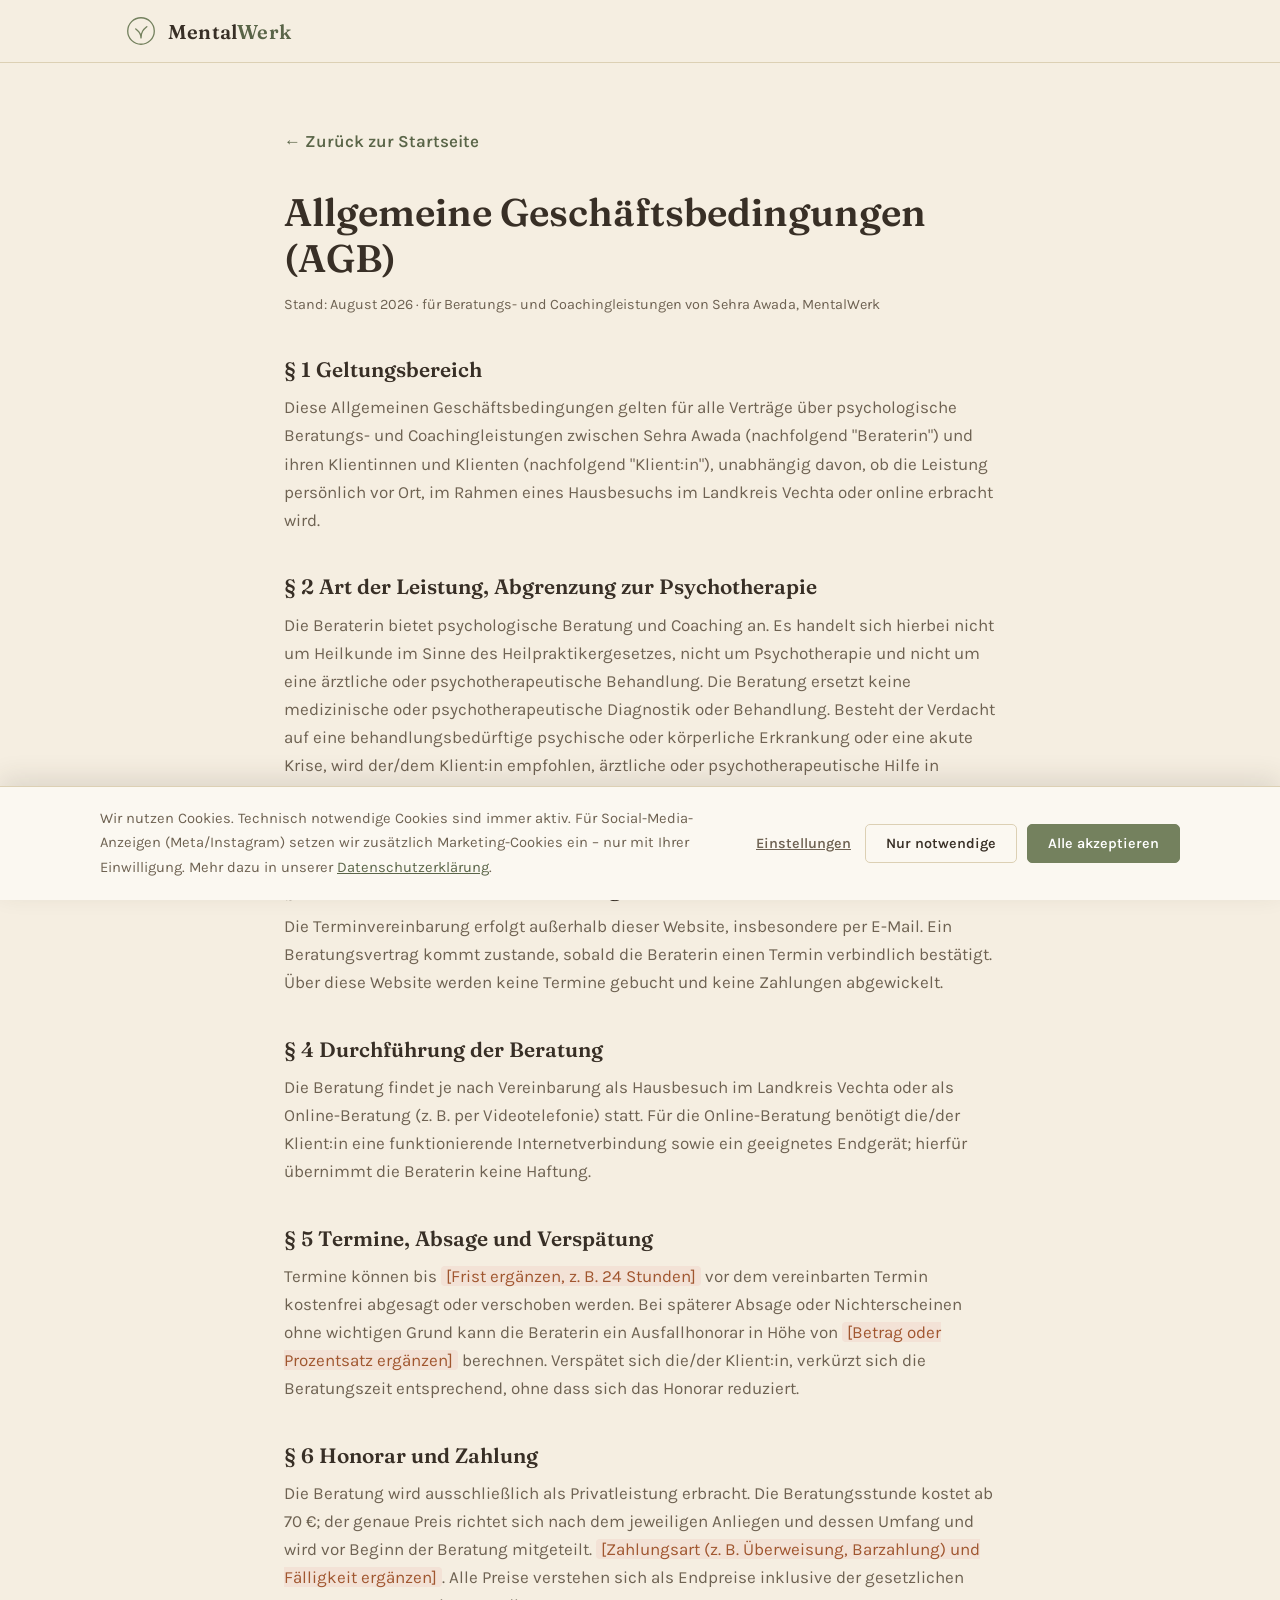
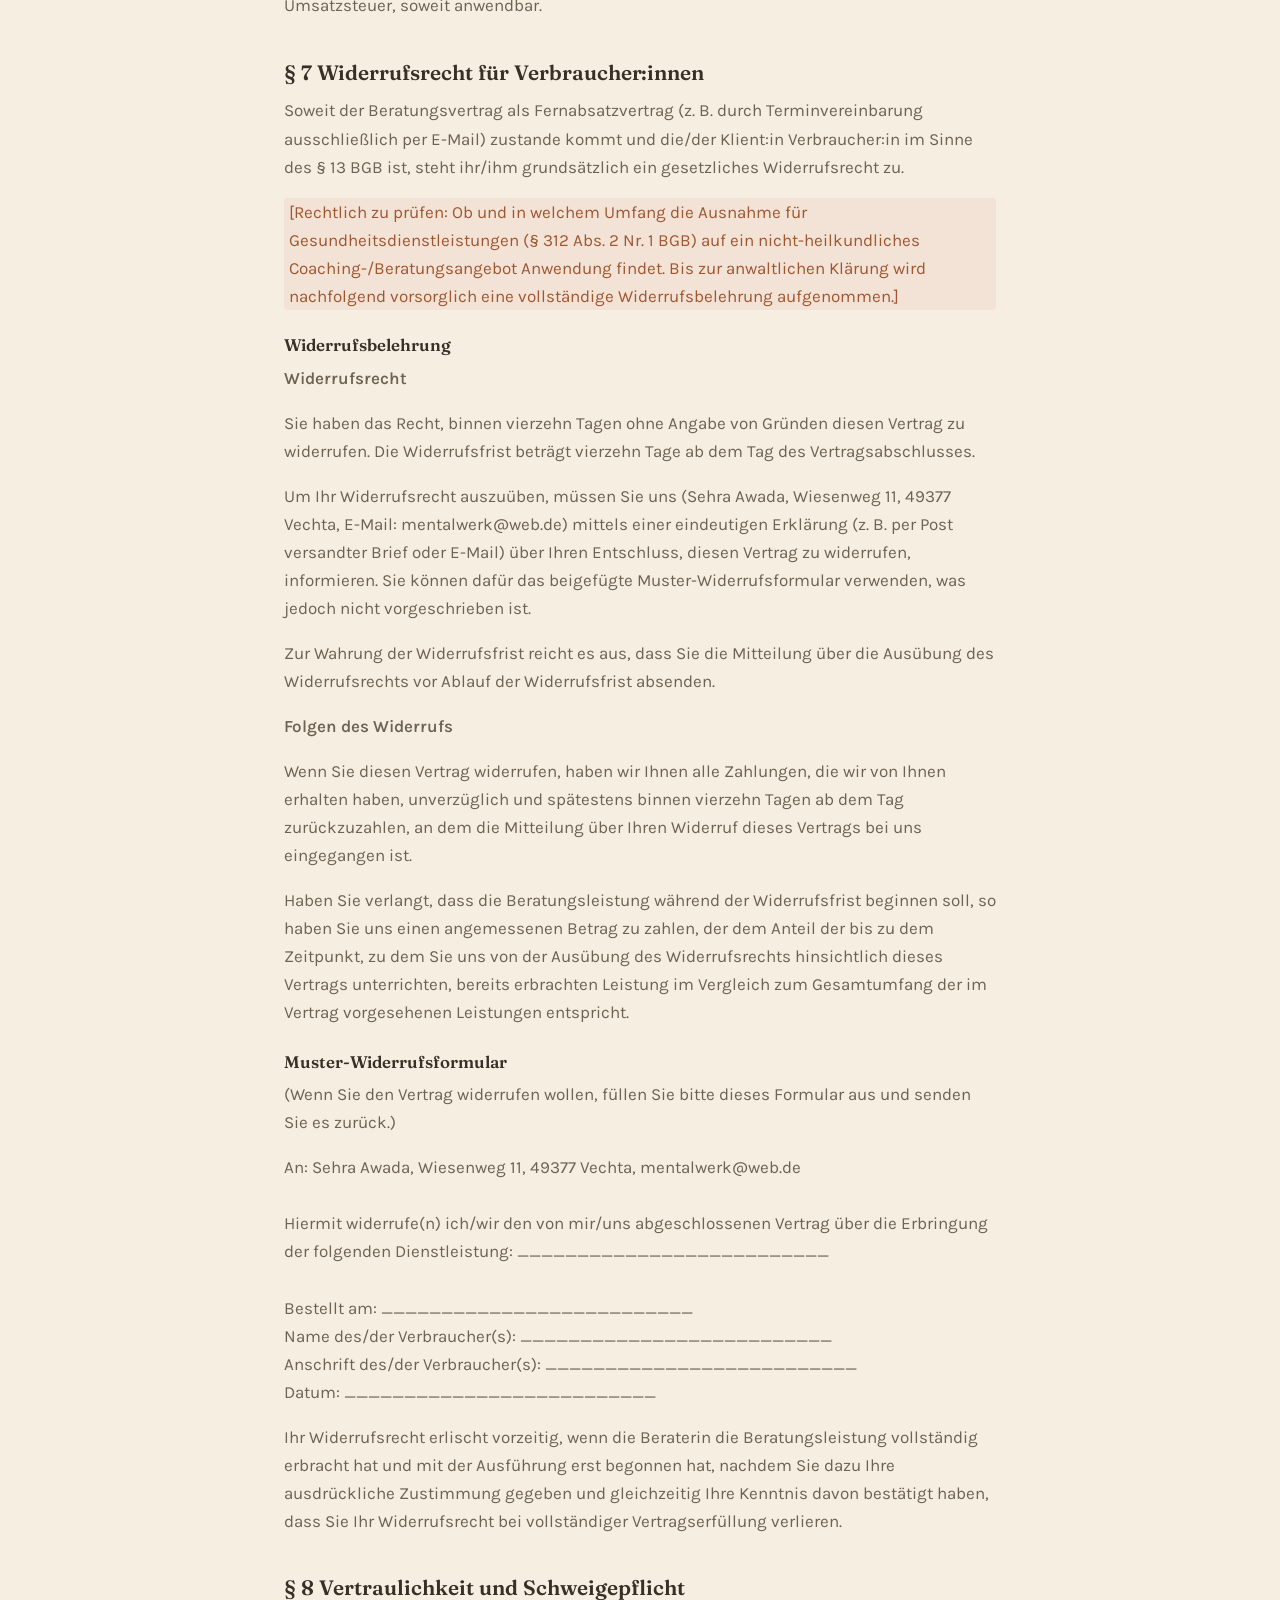
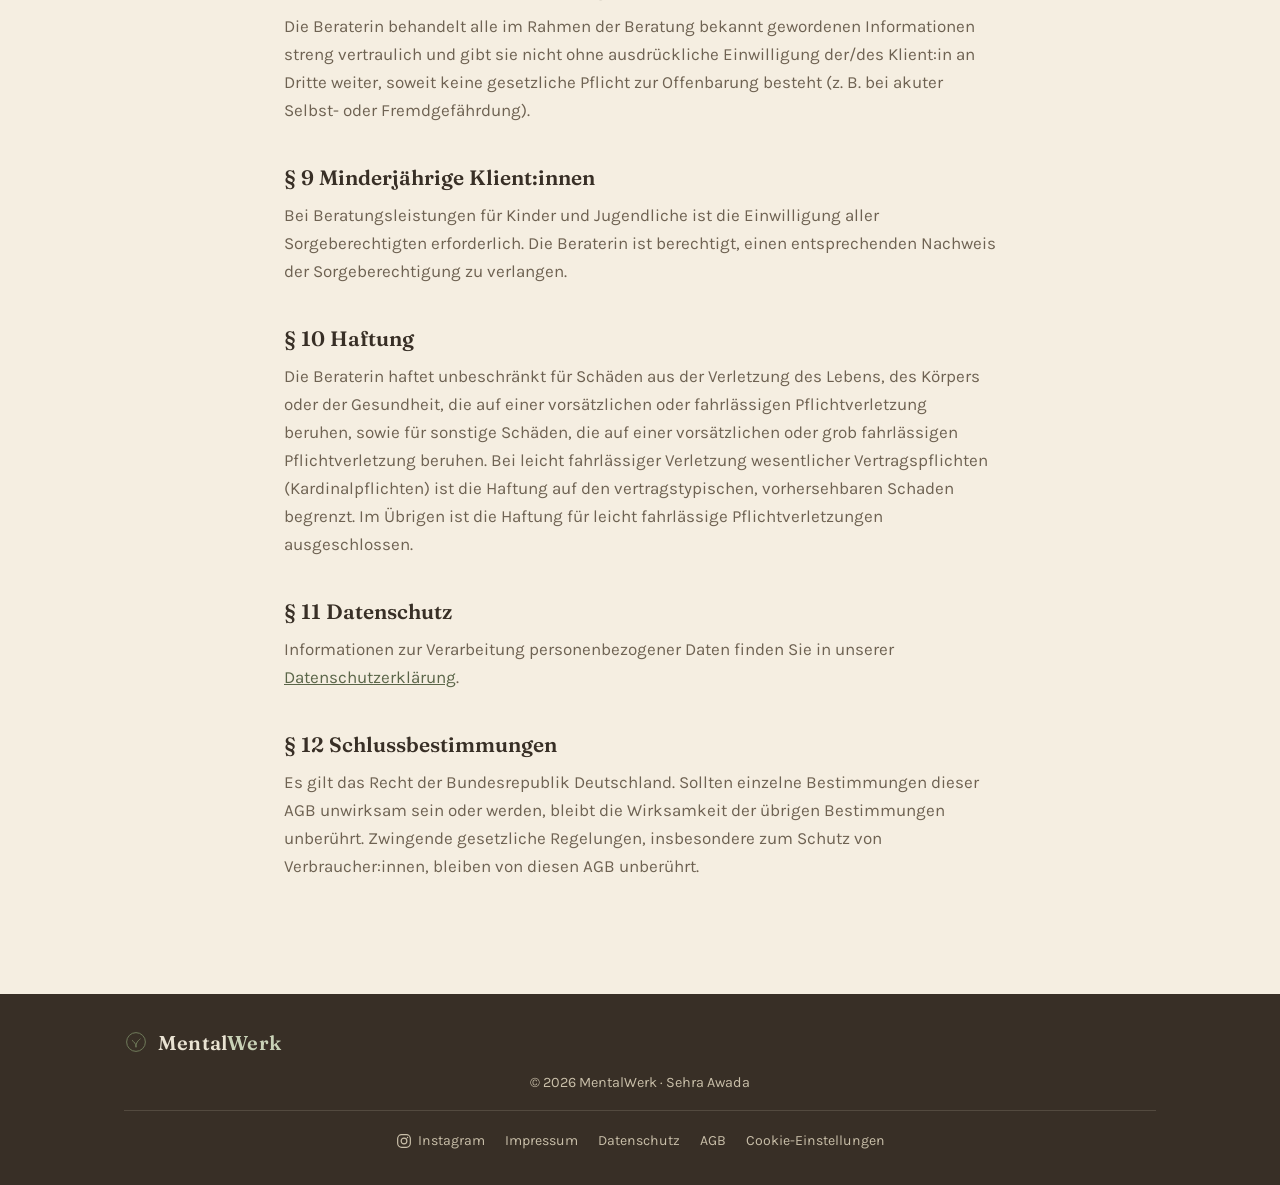
==== agb.html @ 2e19fca6 "Initial commit: MentalWerk website Complete site for Sehra Awada's psychological counseling practice" ====
<!DOCTYPE html>
<html lang="de">
<head>
<meta charset="UTF-8">
<meta name="viewport" content="width=device-width, initial-scale=1.0">
<meta name="color-scheme" content="light">
<title>AGB | MentalWerk</title>
<meta name="robots" content="noindex">
<link rel="stylesheet" href="assets/fonts/fonts.css">
<link rel="stylesheet" href="css/style.css">
</head>
<body>

<header class="site-header">
  <div class="wrap header-inner">
    <a class="logo" href="index.html" aria-label="MentalWerk – Startseite">
      <svg class="logo-mark" viewBox="0 0 64 64" width="34" height="34" aria-hidden="true">
        <circle cx="32" cy="32" r="25" fill="none" stroke="currentColor" stroke-width="2.5"/>
        <path d="M32 45 C32 35 27 33 22 28 M32 45 C32 33 37 29 43 24" fill="none" stroke="currentColor" stroke-width="2.5" stroke-linecap="round" stroke-linejoin="round"/>
      </svg>
      <span class="logo-word">Mental<span class="logo-word-accent">Werk</span></span>
    </a>
  </div>
</header>

<main class="legal-page">
  <a class="back-home" href="index.html">&larr; Zurück zur Startseite</a>

  <h1>Allgemeine Geschäftsbedingungen (AGB)</h1>
  <p class="legal-updated">Stand: August 2026 &middot; für Beratungs- und Coachingleistungen von Sehra Awada, MentalWerk</p>

  <h2>§ 1 Geltungsbereich</h2>
  <p>
    Diese Allgemeinen Geschäftsbedingungen gelten für alle Verträge über psychologische Beratungs- und Coachingleistungen zwischen Sehra Awada (nachfolgend "Beraterin") und ihren Klientinnen und Klienten (nachfolgend "Klient:in"), unabhängig davon, ob die Leistung persönlich vor Ort, im Rahmen eines Hausbesuchs im Landkreis Vechta oder online erbracht wird.
  </p>

  <h2>§ 2 Art der Leistung, Abgrenzung zur Psychotherapie</h2>
  <p>
    Die Beraterin bietet psychologische Beratung und Coaching an. Es handelt sich hierbei nicht um Heilkunde im Sinne des Heilpraktikergesetzes, nicht um Psychotherapie und nicht um eine ärztliche oder psychotherapeutische Behandlung. Die Beratung ersetzt keine medizinische oder psychotherapeutische Diagnostik oder Behandlung. Besteht der Verdacht auf eine behandlungsbedürftige psychische oder körperliche Erkrankung oder eine akute Krise, wird der/dem Klient:in empfohlen, ärztliche oder psychotherapeutische Hilfe in Anspruch zu nehmen; in akuten Krisen ist der Notruf (112) bzw. der ärztliche Bereitschaftsdienst (116 117) zu kontaktieren.
  </p>

  <h2>§ 3 Zustandekommen des Vertrags</h2>
  <p>
    Die Terminvereinbarung erfolgt außerhalb dieser Website, insbesondere per E-Mail. Ein Beratungsvertrag kommt zustande, sobald die Beraterin einen Termin verbindlich bestätigt. Über diese Website werden keine Termine gebucht und keine Zahlungen abgewickelt.
  </p>

  <h2>§ 4 Durchführung der Beratung</h2>
  <p>
    Die Beratung findet je nach Vereinbarung als Hausbesuch im Landkreis Vechta oder als Online-Beratung (z. B. per Videotelefonie) statt. Für die Online-Beratung benötigt die/der Klient:in eine funktionierende Internetverbindung sowie ein geeignetes Endgerät; hierfür übernimmt die Beraterin keine Haftung.
  </p>

  <h2>§ 5 Termine, Absage und Verspätung</h2>
  <p>
    Termine können bis <span class="placeholder">[Frist ergänzen, z. B. 24 Stunden]</span> vor dem vereinbarten Termin kostenfrei abgesagt oder verschoben werden. Bei späterer Absage oder Nichterscheinen ohne wichtigen Grund kann die Beraterin ein Ausfallhonorar in Höhe von <span class="placeholder">[Betrag oder Prozentsatz ergänzen]</span> berechnen. Verspätet sich die/der Klient:in, verkürzt sich die Beratungszeit entsprechend, ohne dass sich das Honorar reduziert.
  </p>

  <h2>§ 6 Honorar und Zahlung</h2>
  <p>
    Die Beratung wird ausschließlich als Privatleistung erbracht. Die Beratungsstunde kostet ab 70 €; der genaue Preis richtet sich nach dem jeweiligen Anliegen und dessen Umfang und wird vor Beginn der Beratung mitgeteilt. <span class="placeholder">[Zahlungsart (z. B. Überweisung, Barzahlung) und Fälligkeit ergänzen]</span>. Alle Preise verstehen sich als Endpreise inklusive der gesetzlichen Umsatzsteuer, soweit anwendbar.
  </p>

  <h2>§ 7 Widerrufsrecht für Verbraucher:innen</h2>
  <p>
    Soweit der Beratungsvertrag als Fernabsatzvertrag (z. B. durch Terminvereinbarung ausschließlich per E-Mail) zustande kommt und die/der Klient:in Verbraucher:in im Sinne des § 13 BGB ist, steht ihr/ihm grundsätzlich ein gesetzliches Widerrufsrecht zu.
  </p>
  <p class="placeholder">
    [Rechtlich zu prüfen: Ob und in welchem Umfang die Ausnahme für Gesundheitsdienstleistungen (§ 312 Abs. 2 Nr. 1 BGB) auf ein nicht-heilkundliches Coaching-/Beratungsangebot Anwendung findet. Bis zur anwaltlichen Klärung wird nachfolgend vorsorglich eine vollständige Widerrufsbelehrung aufgenommen.]
  </p>

  <h3>Widerrufsbelehrung</h3>
  <p><strong>Widerrufsrecht</strong></p>
  <p>
    Sie haben das Recht, binnen vierzehn Tagen ohne Angabe von Gründen diesen Vertrag zu widerrufen. Die Widerrufsfrist beträgt vierzehn Tage ab dem Tag des Vertragsabschlusses.
  </p>
  <p>
    Um Ihr Widerrufsrecht auszuüben, müssen Sie uns (Sehra Awada, Wiesenweg 11, 49377 Vechta, E-Mail: mentalwerk@web.de) mittels einer eindeutigen Erklärung (z. B. per Post versandter Brief oder E-Mail) über Ihren Entschluss, diesen Vertrag zu widerrufen, informieren. Sie können dafür das beigefügte Muster-Widerrufsformular verwenden, was jedoch nicht vorgeschrieben ist.
  </p>
  <p>
    Zur Wahrung der Widerrufsfrist reicht es aus, dass Sie die Mitteilung über die Ausübung des Widerrufsrechts vor Ablauf der Widerrufsfrist absenden.
  </p>
  <p><strong>Folgen des Widerrufs</strong></p>
  <p>
    Wenn Sie diesen Vertrag widerrufen, haben wir Ihnen alle Zahlungen, die wir von Ihnen erhalten haben, unverzüglich und spätestens binnen vierzehn Tagen ab dem Tag zurückzuzahlen, an dem die Mitteilung über Ihren Widerruf dieses Vertrags bei uns eingegangen ist.
  </p>
  <p>
    Haben Sie verlangt, dass die Beratungsleistung während der Widerrufsfrist beginnen soll, so haben Sie uns einen angemessenen Betrag zu zahlen, der dem Anteil der bis zu dem Zeitpunkt, zu dem Sie uns von der Ausübung des Widerrufsrechts hinsichtlich dieses Vertrags unterrichten, bereits erbrachten Leistung im Vergleich zum Gesamtumfang der im Vertrag vorgesehenen Leistungen entspricht.
  </p>

  <h3>Muster-Widerrufsformular</h3>
  <p>(Wenn Sie den Vertrag widerrufen wollen, füllen Sie bitte dieses Formular aus und senden Sie es zurück.)</p>
  <p>
    An: Sehra Awada, Wiesenweg 11, 49377 Vechta, mentalwerk@web.de<br><br>
    Hiermit widerrufe(n) ich/wir den von mir/uns abgeschlossenen Vertrag über die Erbringung der folgenden Dienstleistung: __________________________<br><br>
    Bestellt am: __________________________<br>
    Name des/der Verbraucher(s): __________________________<br>
    Anschrift des/der Verbraucher(s): __________________________<br>
    Datum: __________________________
  </p>
  <p>
    Ihr Widerrufsrecht erlischt vorzeitig, wenn die Beraterin die Beratungsleistung vollständig erbracht hat und mit der Ausführung erst begonnen hat, nachdem Sie dazu Ihre ausdrückliche Zustimmung gegeben und gleichzeitig Ihre Kenntnis davon bestätigt haben, dass Sie Ihr Widerrufsrecht bei vollständiger Vertragserfüllung verlieren.
  </p>

  <h2>§ 8 Vertraulichkeit und Schweigepflicht</h2>
  <p>
    Die Beraterin behandelt alle im Rahmen der Beratung bekannt gewordenen Informationen streng vertraulich und gibt sie nicht ohne ausdrückliche Einwilligung der/des Klient:in an Dritte weiter, soweit keine gesetzliche Pflicht zur Offenbarung besteht (z. B. bei akuter Selbst- oder Fremdgefährdung).
  </p>

  <h2>§ 9 Minderjährige Klient:innen</h2>
  <p>
    Bei Beratungsleistungen für Kinder und Jugendliche ist die Einwilligung aller Sorgeberechtigten erforderlich. Die Beraterin ist berechtigt, einen entsprechenden Nachweis der Sorgeberechtigung zu verlangen.
  </p>

  <h2>§ 10 Haftung</h2>
  <p>
    Die Beraterin haftet unbeschränkt für Schäden aus der Verletzung des Lebens, des Körpers oder der Gesundheit, die auf einer vorsätzlichen oder fahrlässigen Pflichtverletzung beruhen, sowie für sonstige Schäden, die auf einer vorsätzlichen oder grob fahrlässigen Pflichtverletzung beruhen. Bei leicht fahrlässiger Verletzung wesentlicher Vertragspflichten (Kardinalpflichten) ist die Haftung auf den vertragstypischen, vorhersehbaren Schaden begrenzt. Im Übrigen ist die Haftung für leicht fahrlässige Pflichtverletzungen ausgeschlossen.
  </p>

  <h2>§ 11 Datenschutz</h2>
  <p>
    Informationen zur Verarbeitung personenbezogener Daten finden Sie in unserer <a href="datenschutz.html">Datenschutzerklärung</a>.
  </p>

  <h2>§ 12 Schlussbestimmungen</h2>
  <p>
    Es gilt das Recht der Bundesrepublik Deutschland. Sollten einzelne Bestimmungen dieser AGB unwirksam sein oder werden, bleibt die Wirksamkeit der übrigen Bestimmungen unberührt. Zwingende gesetzliche Regelungen, insbesondere zum Schutz von Verbraucher:innen, bleiben von diesen AGB unberührt.
  </p>
</main>

<footer class="site-footer">
  <div class="wrap footer-inner">
    <span class="logo footer-logo">
      <svg class="logo-mark" viewBox="0 0 64 64" width="24" height="24" aria-hidden="true">
        <circle cx="32" cy="32" r="25" fill="none" stroke="currentColor" stroke-width="2.5"/>
        <path d="M32 45 C32 35 27 33 22 28 M32 45 C32 33 37 29 43 24" fill="none" stroke="currentColor" stroke-width="2.5" stroke-linecap="round" stroke-linejoin="round"/>
      </svg>
      <span class="logo-word">Mental<span class="logo-word-accent">Werk</span></span>
    </span>
    <nav class="footer-links" aria-label="Rechtliches">
      <a class="footer-social" href="https://www.instagram.com/mental.werk/" target="_blank" rel="noopener" aria-label="MentalWerk auf Instagram (öffnet in neuem Tab)">
        <svg viewBox="0 0 24 24" width="16" height="16" aria-hidden="true">
          <rect x="2.5" y="2.5" width="19" height="19" rx="6" fill="none" stroke="currentColor" stroke-width="1.8"/>
          <circle cx="12" cy="12" r="4.3" fill="none" stroke="currentColor" stroke-width="1.8"/>
          <circle cx="17.3" cy="6.7" r="1.1" fill="currentColor"/>
        </svg>
        Instagram
      </a>
      <a href="impressum.html">Impressum</a>
      <a href="datenschutz.html">Datenschutz</a>
      <a href="agb.html">AGB</a>
      <button type="button" class="footer-links-btn" id="openCookieSettings">Cookie-Einstellungen</button>
    </nav>
    <p>&copy; 2026 MentalWerk &middot; Sehra Awada</p>
  </div>
</footer>

<div class="cookie-banner" id="cookieBanner" role="dialog" aria-live="polite" aria-label="Cookie-Hinweis" hidden>
  <div class="cookie-banner-inner">
    <p class="cookie-banner-text">
      Wir nutzen Cookies. Technisch notwendige Cookies sind immer aktiv. Für Social-Media-Anzeigen (Meta/Instagram) setzen wir zusätzlich Marketing-Cookies ein &ndash; nur mit Ihrer Einwilligung. Mehr dazu in unserer <a href="datenschutz.html">Datenschutzerklärung</a>.
    </p>
    <div class="cookie-banner-actions">
      <button type="button" class="btn-cookie-text" id="cookieOpenSettings">Einstellungen</button>
      <button type="button" class="btn-cookie-outline" id="cookieRejectAll">Nur notwendige</button>
      <button type="button" class="btn-cookie-solid" id="cookieAcceptAll">Alle akzeptieren</button>
    </div>
  </div>
</div>

<div class="cookie-modal" id="cookieModal" role="dialog" aria-modal="true" aria-labelledby="cookieModalTitle" hidden>
  <div class="cookie-modal-backdrop" id="cookieModalBackdrop"></div>
  <div class="cookie-modal-panel">
    <h2 id="cookieModalTitle">Cookie-Einstellungen</h2>
    <p>Hier können Sie festlegen, welche Cookies diese Website verwenden darf. Notwendige Cookies sind für den Betrieb der Seite erforderlich und lassen sich nicht deaktivieren.</p>

    <div class="cookie-category">
      <div class="cookie-category-head">
        <span>Notwendig</span>
        <span class="cookie-toggle cookie-toggle-locked" aria-hidden="true"><span class="cookie-toggle-dot"></span></span>
      </div>
      <p>Erforderlich, damit die Website funktioniert und Ihre Cookie-Einstellung gespeichert werden kann. Können nicht deaktiviert werden.</p>
    </div>

    <div class="cookie-category">
      <div class="cookie-category-head">
        <label for="cookieMarketingToggle">Marketing (Meta/Instagram)</label>
        <button type="button" class="cookie-toggle" id="cookieMarketingToggle" role="switch" aria-checked="false">
          <span class="cookie-toggle-dot"></span>
        </button>
      </div>
      <p>Ermöglicht die Erfolgsmessung und Aussteuerung von Anzeigen über Meta (Facebook/Instagram). Details in der <a href="datenschutz.html">Datenschutzerklärung</a>.</p>
    </div>

    <div class="cookie-modal-actions">
      <button type="button" class="btn-cookie-outline" id="cookieModalRejectAll">Nur notwendige</button>
      <button type="button" class="btn-cookie-solid" id="cookieModalSave">Auswahl speichern</button>
    </div>
  </div>
</div>

<script src="js/cookie-consent.js"></script>
</body>
</html>
---- assets/fonts/fonts.css ----
/* Self-hosted Fraunces + Karla (no requests to Google servers, GDPR-safe) */

@font-face {
  font-family: 'Fraunces';
  font-style: normal;
  font-weight: 400 600;
  font-display: swap;
  src: url('fraunces-latin.woff2') format('woff2');
  unicode-range: U+0000-00FF, U+0131, U+0152-0153, U+02BB-02BC, U+02C6, U+02DA, U+02DC, U+0304, U+0308, U+0329, U+2000-206F, U+20AC, U+2122, U+2191, U+2193, U+2212, U+2215, U+FEFF, U+FFFD;
}
@font-face {
  font-family: 'Fraunces';
  font-style: normal;
  font-weight: 400 600;
  font-display: swap;
  src: url('fraunces-latin-ext.woff2') format('woff2');
  unicode-range: U+0100-02BA, U+02BD-02C5, U+02C7-02CC, U+02CE-02D7, U+02DD-02FF, U+0304, U+0308, U+0329, U+1D00-1DBF, U+1E00-1E9F, U+1EF2-1EFF, U+2020, U+20A0-20AB, U+20AD-20C0, U+2113, U+2C60-2C7F, U+A720-A7FF;
}

@font-face {
  font-family: 'Karla';
  font-style: normal;
  font-weight: 400 600;
  font-display: swap;
  src: url('karla-latin.woff2') format('woff2');
  unicode-range: U+0000-00FF, U+0131, U+0152-0153, U+02BB-02BC, U+02C6, U+02DA, U+02DC, U+0304, U+0308, U+0329, U+2000-206F, U+20AC, U+2122, U+2191, U+2193, U+2212, U+2215, U+FEFF, U+FFFD;
}
@font-face {
  font-family: 'Karla';
  font-style: normal;
  font-weight: 400 600;
  font-display: swap;
  src: url('karla-latin-ext.woff2') format('woff2');
  unicode-range: U+0100-02BA, U+02BD-02C5, U+02C7-02CC, U+02CE-02D7, U+02DD-02FF, U+0304, U+0308, U+0329, U+1D00-1DBF, U+1E00-1E9F, U+1EF2-1EFF, U+2020, U+20A0-20AB, U+20AD-20C0, U+2113, U+2C60-2C7F, U+A720-A7FF;
}
---- css/style.css ----
/* ---------- Tokens ---------- */
:root {
  color-scheme: light;
  --bg: #F5EEE1;
  --bg-alt: #EDE3D0;
  --surface: #FBF8F1;
  --text: #382F26;
  --text-soft: #6E6252;
  --accent: #74815E;
  --accent-dark: #5A6548;
  --accent-soft: #E1E5D5;
  --border: #DCD0B4;
  --shadow: 0 8px 24px rgba(56, 47, 38, 0.08);

  --font-head: "Fraunces", Georgia, "Times New Roman", serif;
  --font-body: "Karla", "Segoe UI", Arial, sans-serif;

  --max-width: 1080px;
}

/* ---------- Reset ---------- */
* { box-sizing: border-box; }
html { scroll-behavior: smooth; }
body {
  margin: 0;
  background: var(--bg);
  color: var(--text);
  font-family: var(--font-body);
  font-size: 17px;
  line-height: 1.65;
  -webkit-font-smoothing: antialiased;
}
img { max-width: 100%; display: block; }
ul { padding-left: 0; margin: 0 0 1em; }
p { margin: 0 0 1em; }
h1, h2, h3 { font-family: var(--font-head); font-weight: 600; line-height: 1.2; margin: 0 0 0.5em; color: var(--text); }
a { color: inherit; }

.wrap {
  max-width: var(--max-width);
  margin: 0 auto;
  padding: 0 24px;
}

.skip-link {
  position: absolute;
  left: -999px;
  top: 0;
  background: var(--accent);
  color: #fff;
  padding: 12px 20px;
  z-index: 200;
}
.skip-link:focus { left: 12px; top: 12px; }

.eyebrow {
  text-transform: uppercase;
  letter-spacing: 0.14em;
  font-size: 0.78rem;
  font-weight: 600;
  color: var(--accent-dark);
  margin: 0 0 0.6em;
}
.center { text-align: center; }
.section-intro { color: var(--text-soft); max-width: 560px; margin-left: auto; margin-right: auto; }

/* ---------- Header ---------- */
.site-header {
  position: sticky;
  top: 0;
  z-index: 100;
  background: rgba(245, 238, 225, 0.92);
  backdrop-filter: blur(6px);
  border-bottom: 1px solid var(--border);
}
.header-inner {
  display: flex;
  align-items: center;
  justify-content: space-between;
  padding-top: 14px;
  padding-bottom: 14px;
}
.logo {
  display: flex;
  align-items: center;
  gap: 10px;
  text-decoration: none;
  color: var(--text);
}
.logo-mark { color: var(--accent); flex-shrink: 0; }
.logo-word {
  font-family: var(--font-head);
  font-size: 1.25rem;
  font-weight: 600;
  letter-spacing: 0.01em;
}
.logo-word-accent { color: var(--accent-dark); }

.primary-nav {
  display: flex;
  gap: 28px;
}
.primary-nav a {
  text-decoration: none;
  font-weight: 600;
  font-size: 0.95rem;
  color: var(--text);
  padding: 6px 2px;
  border-bottom: 2px solid transparent;
  transition: border-color 0.2s ease, color 0.2s ease;
}
.primary-nav a:hover { color: var(--accent-dark); border-color: var(--accent); }

.nav-social {
  display: flex;
  align-items: center;
  gap: 6px;
  color: var(--accent-dark) !important;
}
.footer-social {
  display: inline-flex !important;
  align-items: center;
  gap: 6px;
}

.nav-toggle {
  display: none;
  flex-direction: column;
  justify-content: center;
  gap: 5px;
  width: 40px;
  height: 40px;
  background: none;
  border: none;
  cursor: pointer;
  padding: 0;
}
.nav-toggle span {
  display: block;
  width: 100%;
  height: 2px;
  background: var(--text);
  border-radius: 2px;
  transition: transform 0.2s ease, opacity 0.2s ease;
}
.nav-toggle[aria-expanded="true"] span:nth-child(1) { transform: translateY(7px) rotate(45deg); }
.nav-toggle[aria-expanded="true"] span:nth-child(2) { opacity: 0; }
.nav-toggle[aria-expanded="true"] span:nth-child(3) { transform: translateY(-7px) rotate(-45deg); }

/* ---------- Buttons ---------- */
.btn {
  display: inline-block;
  text-decoration: none;
  font-weight: 600;
  font-size: 1rem;
  padding: 14px 32px;
  border-radius: 5px;
  transition: background 0.2s ease, transform 0.15s ease, box-shadow 0.2s ease;
}
.btn-primary {
  background: var(--accent);
  color: #fff;
  box-shadow: var(--shadow);
}
.btn-primary:hover { background: var(--accent-dark); transform: translateY(-1px); }
.btn-ghost {
  background: none;
  color: var(--accent-dark);
  padding: 14px 6px;
  text-decoration: underline;
  text-underline-offset: 3px;
}
.btn-ghost:hover { color: var(--text); }
.btn-outline {
  background: none;
  border: 1.5px solid var(--accent);
  color: var(--accent-dark);
  padding: 12.5px 30px;
}
.btn-outline:hover { background: var(--accent); color: #fff; }
.btn-block { display: block; width: 100%; text-align: center; }

/* ---------- Hero ---------- */
.hero {
  padding: 100px 0 92px;
  background: var(--bg);
  text-align: center;
}
.hero-inner { max-width: 720px; }
.hero h1 {
  font-size: clamp(2.1rem, 4.4vw, 3.1rem);
  margin-bottom: 0.4em;
}
.hero-subline {
  font-size: 1.2rem;
  color: var(--text-soft);
  margin-bottom: 2em;
}
.hero-meta { margin-bottom: 2.2em; }
.hero-name { font-family: var(--font-head); font-size: 1.3rem; font-weight: 600; margin: 0; }
.hero-role { color: var(--text-soft); margin: 0.15em 0; }
.hero-location { color: var(--text-soft); font-size: 0.95rem; margin: 0; }

.hero-actions {
  display: flex;
  align-items: center;
  justify-content: center;
  gap: 8px 22px;
  flex-wrap: wrap;
  margin-bottom: 0.9em;
}
.hero-reassurance {
  font-size: 0.92rem;
  color: var(--text-soft);
  margin: 0;
}

/* ---------- Sections ---------- */
.section { padding: 84px 0; }
.section-alt { background: var(--bg-alt); }
.section h2 { font-size: clamp(1.6rem, 3vw, 2.1rem); }

/* ---------- About ---------- */
.about-grid {
  display: grid;
  grid-template-columns: 300px 1fr;
  gap: 56px;
  align-items: center;
}
.about-image img {
  border-radius: 14px;
  box-shadow: var(--shadow);
  filter: grayscale(1);
}
.about-text p { color: var(--text-soft); }
.about-text h2 { color: var(--text); }
.pull-quote {
  font-family: var(--font-head);
  font-size: 1.25rem;
  font-style: italic;
  color: var(--accent-dark);
  border-left: 3px solid var(--accent);
  padding: 0.1em 0 0.1em 22px;
  margin: 1.7em 0;
  line-height: 1.5;
}

/* ---------- Accordion ---------- */
.accordion {
  max-width: 760px;
  margin: 40px auto 0;
  display: flex;
  flex-direction: column;
  gap: 12px;
}
.accordion-item {
  background: var(--surface);
  border: 1px solid var(--border);
  border-radius: 12px;
  overflow: hidden;
}
.accordion-header { margin: 0; }
.accordion-trigger {
  width: 100%;
  text-align: left;
  background: none;
  border: none;
  cursor: pointer;
  font-family: var(--font-head);
  font-size: 1.05rem;
  font-weight: 600;
  color: var(--text);
  padding: 20px 24px;
  display: flex;
  align-items: center;
  justify-content: space-between;
  gap: 16px;
}
.accordion-trigger:hover { color: var(--accent-dark); }
.accordion-trigger-label {
  display: flex;
  align-items: center;
  gap: 14px;
  flex: 1;
  text-align: left;
}
.accordion-faq .accordion-trigger { font-size: 1rem; }
.accordion-icon {
  position: relative;
  flex-shrink: 0;
  width: 18px;
  height: 18px;
}
.accordion-icon::before, .accordion-icon::after {
  content: "";
  position: absolute;
  background: var(--accent);
  border-radius: 2px;
  transition: transform 0.25s ease;
}
.accordion-icon::before { width: 18px; height: 2px; top: 8px; left: 0; }
.accordion-icon::after { width: 2px; height: 18px; top: 0; left: 8px; }
.accordion-trigger[aria-expanded="true"] .accordion-icon::after { transform: rotate(90deg); opacity: 0; }

.accordion-panel {
  max-height: 0;
  overflow: hidden;
  transition: max-height 0.35s ease;
}
.accordion-panel-inner {
  padding: 0 24px 22px;
  color: var(--text-soft);
}
.accordion-panel-inner ul { margin: 0.6em 0 1em; }
.accordion-panel-inner li {
  list-style: none;
  position: relative;
  padding-left: 20px;
  margin-bottom: 6px;
}
.accordion-panel-inner li::before {
  content: "";
  position: absolute;
  left: 0;
  top: 0.6em;
  width: 6px;
  height: 6px;
  border-radius: 50%;
  background: var(--accent);
}

/* ---------- Manifesto (Arbeitsweise) ---------- */
.manifesto {
  max-width: 640px;
  margin: 40px auto 0;
  font-family: var(--font-head);
  font-size: 1.2rem;
  line-height: 1.7;
  color: var(--text);
  text-align: left;
}
.manifesto::first-letter {
  float: left;
  font-size: 3.4em;
  line-height: 0.82;
  padding: 0.03em 0.08em 0 0;
  color: var(--accent-dark);
  font-weight: 600;
}

/* ---------- Catch-all CTA (end of Schwerpunkte) ---------- */
.catchall-cta {
  text-align: center;
  margin-top: 44px;
  padding-top: 36px;
  border-top: 1px solid var(--border);
}
.catchall-cta p {
  color: var(--text-soft);
  margin-bottom: 16px;
  font-family: var(--font-head);
  font-size: 1.1rem;
  font-style: italic;
}

.kontakt-process {
  color: var(--text-soft);
  max-width: 480px;
  margin: 0 auto 1.6em;
}

/* ---------- Sticky mobile CTA ---------- */
.sticky-cta {
  position: fixed;
  left: 16px;
  right: 16px;
  bottom: 16px;
  z-index: 250;
  display: none;
  opacity: 0;
  transform: translateY(14px);
  pointer-events: none;
  transition: opacity 0.25s ease, transform 0.25s ease;
}
.sticky-cta.is-visible { opacity: 1; transform: translateY(0); pointer-events: auto; }
.sticky-cta .btn { box-shadow: 0 10px 26px rgba(56, 47, 38, 0.25); }

/* ---------- Scroll reveal ---------- */
.reveal {
  opacity: 0;
  transform: translateY(20px);
  transition: opacity 0.7s ease, transform 0.7s ease;
}
.reveal.is-visible { opacity: 1; transform: translateY(0); }
@media (prefers-reduced-motion: reduce) {
  .reveal { opacity: 1; transform: none; transition: none; }
}

/* ---------- Two column (für wen / ziel) ---------- */
.two-col {
  display: grid;
  grid-template-columns: 1fr 1fr;
  gap: 56px;
}
.two-col p { color: var(--text-soft); }
.check-list { margin-bottom: 1.2em; }
.check-list li {
  list-style: none;
  position: relative;
  padding-left: 26px;
  margin-bottom: 10px;
  color: var(--text);
}
.check-list li::before {
  content: "";
  position: absolute;
  left: 0;
  top: 0.35em;
  width: 14px;
  height: 8px;
  border-left: 2px solid var(--accent);
  border-bottom: 2px solid var(--accent);
  transform: rotate(-45deg);
}

/* ---------- Confidentiality ---------- */
.confidentiality { text-align: center; }
.confidentiality p { max-width: 680px; margin-left: auto; margin-right: auto; }
.disclaimer {
  font-size: 0.92rem;
  color: var(--text-soft);
  border-top: 1px solid var(--border);
  padding-top: 24px;
  margin-top: 24px;
}

/* ---------- Kontakt ---------- */
.kontakt { background: var(--accent-soft); }
.kontakt-inner { max-width: 640px; text-align: center; }
.kontakt-role { color: var(--text-soft); margin-top: -0.4em; }
.kontakt-location { color: var(--text-soft); }
.kontakt-lead { margin: 1.4em 0; }
.kontakt-details {
  background: var(--surface);
  border: 1px solid var(--border);
  border-radius: 12px;
  padding: 20px 28px;
  display: inline-block;
}
.kontakt-details p { margin: 0; }
.kontakt-details span { font-weight: 600; }
.kontakt-details em { font-style: normal; color: var(--text-soft); }

.kontakt-professionals {
  max-width: 460px;
  margin: 28px auto 0;
  font-size: 0.85rem;
  color: var(--text-soft);
  border-top: 1px solid var(--border);
  padding-top: 20px;
}

/* ---------- Footer ---------- */
.site-footer {
  background: var(--text);
  color: #E9E2D2;
  padding: 32px 0;
}
.footer-inner {
  display: flex;
  align-items: center;
  justify-content: space-between;
  flex-wrap: wrap;
  gap: 12px 24px;
}
.footer-logo { color: #E9E2D2; }
.footer-logo .logo-word-accent { color: #C9D2B7; }
.footer-inner p { margin: 0; font-size: 0.9rem; color: #C9BFA9; width: 100%; text-align: center; }
.footer-links {
  display: flex;
  flex-wrap: wrap;
  gap: 6px 20px;
  order: 3;
  width: 100%;
  justify-content: center;
  border-top: 1px solid rgba(233, 226, 210, 0.15);
  padding-top: 18px;
  margin-top: 4px;
}
.footer-links a, .footer-links-btn {
  color: #C9BFA9;
  text-decoration: none;
  font-size: 0.88rem;
  background: none;
  border: none;
  padding: 0;
  cursor: pointer;
  font-family: inherit;
}
.footer-links a:hover, .footer-links-btn:hover { color: #E9E2D2; text-decoration: underline; }

/* ---------- Legal pages ---------- */
.legal-page {
  max-width: 760px;
  margin: 0 auto;
  padding: 64px 24px 96px;
}
.legal-page h1 { font-size: clamp(1.8rem, 3.6vw, 2.4rem); margin-bottom: 0.3em; }
.legal-page .legal-updated { color: var(--text-soft); font-size: 0.9rem; margin-bottom: 2.5em; }
.legal-page h2 { font-size: 1.3rem; margin-top: 2em; }
.legal-page h3 { font-size: 1.05rem; margin-top: 1.5em; }
.legal-page p, .legal-page li { color: var(--text-soft); }
.legal-page ul, .legal-page ol { padding-left: 1.3em; margin-bottom: 1.2em; }
.legal-page li { margin-bottom: 0.4em; }
.legal-page a { color: var(--accent-dark); }
.legal-page .placeholder { color: #A0562F; background: #F3E2D6; padding: 0 5px; border-radius: 4px; font-style: normal; }
.legal-page .back-home {
  display: inline-block;
  margin-bottom: 2em;
  font-weight: 600;
  color: var(--accent-dark);
  text-decoration: none;
}
.legal-page .back-home:hover { text-decoration: underline; }

/* ---------- Cookie banner ---------- */
.cookie-banner {
  position: fixed;
  left: 0;
  right: 0;
  bottom: 0;
  z-index: 300;
  background: var(--surface);
  border-top: 1px solid var(--border);
  box-shadow: 0 -8px 24px rgba(56, 47, 38, 0.12);
  padding: 20px 24px;
}
.cookie-banner-inner {
  max-width: var(--max-width);
  margin: 0 auto;
  display: flex;
  align-items: center;
  justify-content: space-between;
  gap: 24px;
  flex-wrap: wrap;
}
.cookie-banner-text { margin: 0; flex: 1 1 380px; font-size: 0.92rem; color: var(--text-soft); }
.cookie-banner-text a { color: var(--accent-dark); }
.cookie-banner-actions { display: flex; gap: 10px; flex-wrap: wrap; }

.btn-cookie-solid, .btn-cookie-outline, .btn-cookie-text {
  font-family: var(--font-body);
  font-weight: 600;
  font-size: 0.9rem;
  border-radius: 5px;
  padding: 10px 20px;
  cursor: pointer;
  white-space: nowrap;
}
.btn-cookie-solid {
  background: var(--accent);
  color: #fff;
  border: 1px solid var(--accent);
}
.btn-cookie-solid:hover { background: var(--accent-dark); }
.btn-cookie-outline {
  background: none;
  color: var(--text);
  border: 1px solid var(--border);
}
.btn-cookie-outline:hover { border-color: var(--accent); color: var(--accent-dark); }
.btn-cookie-text {
  background: none;
  border: none;
  color: var(--text-soft);
  text-decoration: underline;
  padding: 10px 4px;
}

.cookie-modal {
  position: fixed;
  inset: 0;
  z-index: 400;
  display: flex;
  align-items: center;
  justify-content: center;
  padding: 20px;
}
.cookie-modal[hidden] { display: none; }
.cookie-modal-backdrop {
  position: absolute;
  inset: 0;
  background: rgba(56, 47, 38, 0.45);
}
.cookie-modal-panel {
  position: relative;
  background: var(--surface);
  border-radius: 16px;
  max-width: 520px;
  width: 100%;
  max-height: 86vh;
  overflow-y: auto;
  padding: 32px;
  box-shadow: var(--shadow);
}
.cookie-modal-panel h2 { margin-top: 0; }
.cookie-modal-panel p { color: var(--text-soft); font-size: 0.94rem; }
.cookie-category {
  border-top: 1px solid var(--border);
  padding: 18px 0;
}
.cookie-category-head {
  display: flex;
  align-items: center;
  justify-content: space-between;
  font-weight: 600;
  margin-bottom: 8px;
}
.cookie-category p { margin: 0; font-size: 0.88rem; }
.cookie-modal-actions {
  display: flex;
  justify-content: flex-end;
  gap: 10px;
  margin-top: 20px;
  flex-wrap: wrap;
}

.cookie-toggle {
  position: relative;
  width: 42px;
  height: 24px;
  border-radius: 999px;
  background: var(--border);
  border: none;
  cursor: pointer;
  flex-shrink: 0;
}
.cookie-toggle-dot {
  position: absolute;
  top: 3px;
  left: 3px;
  width: 18px;
  height: 18px;
  border-radius: 50%;
  background: #fff;
  transition: transform 0.2s ease;
}
.cookie-toggle.is-on { background: var(--accent); }
.cookie-toggle.is-on .cookie-toggle-dot { transform: translateX(18px); }
.cookie-toggle-locked {
  background: var(--accent-soft);
  cursor: default;
}
.cookie-toggle-locked .cookie-toggle-dot { transform: translateX(18px); background: var(--accent); }

@media (max-width: 640px) {
  .cookie-banner-inner { flex-direction: column; align-items: stretch; }
  .cookie-banner-actions { justify-content: stretch; }
  .cookie-banner-actions button { flex: 1 1 auto; }
}

/* ---------- Responsive ---------- */
@media (max-width: 860px) {
  .about-grid { grid-template-columns: 1fr; }
  .about-image { max-width: 280px; margin: 0 auto; }
  .two-col { grid-template-columns: 1fr; gap: 40px; }
}

@media (max-width: 720px) {
  .primary-nav {
    position: absolute;
    top: 100%;
    left: 0;
    right: 0;
    background: var(--bg);
    border-bottom: 1px solid var(--border);
    flex-direction: column;
    padding: 12px 24px 20px;
    gap: 4px;
    display: none;
  }
  .primary-nav.open { display: flex; }
  .primary-nav a { padding: 10px 0; }
  .nav-toggle { display: flex; }
  .hero { padding: 72px 0 66px; }
  .section { padding: 60px 0; }
  .manifesto { font-size: 1.08rem; }
  .manifesto::first-letter { font-size: 2.8em; }
  .sticky-cta { display: block; }
  body { padding-bottom: 78px; }
}
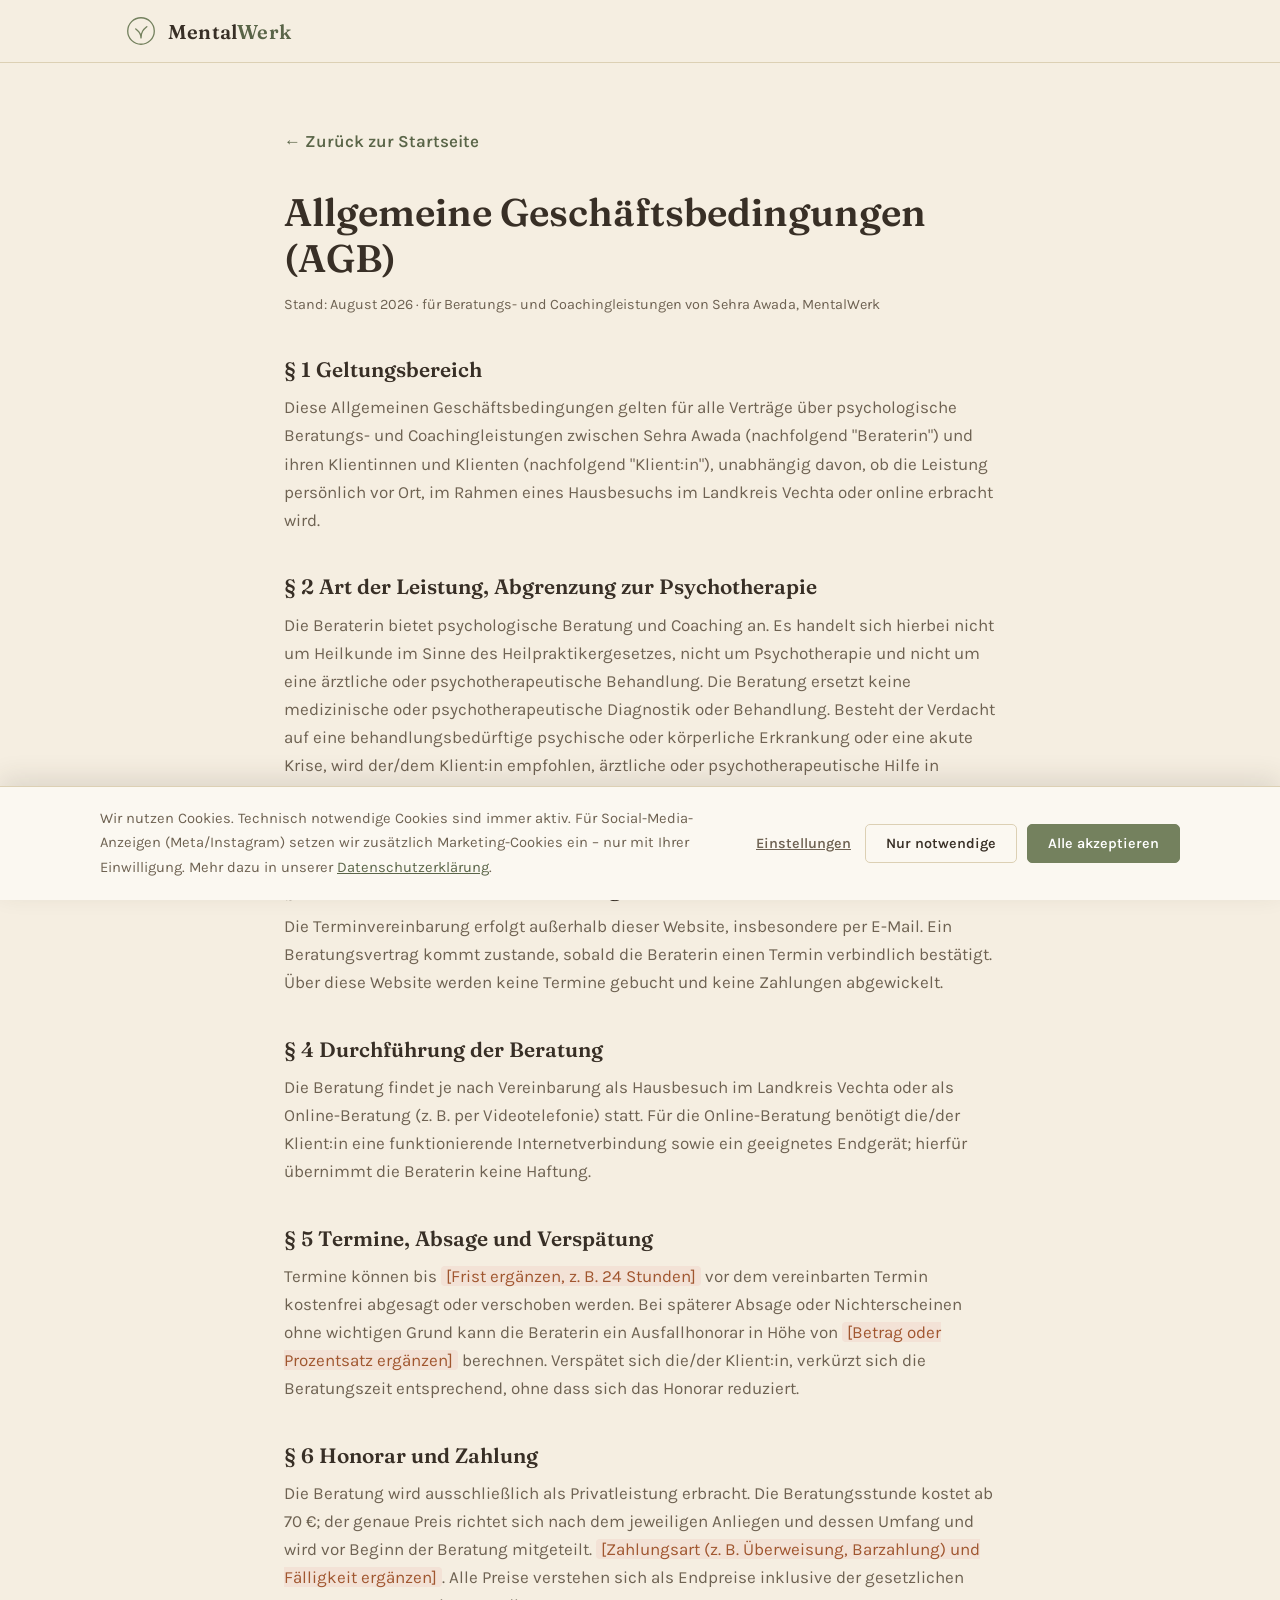
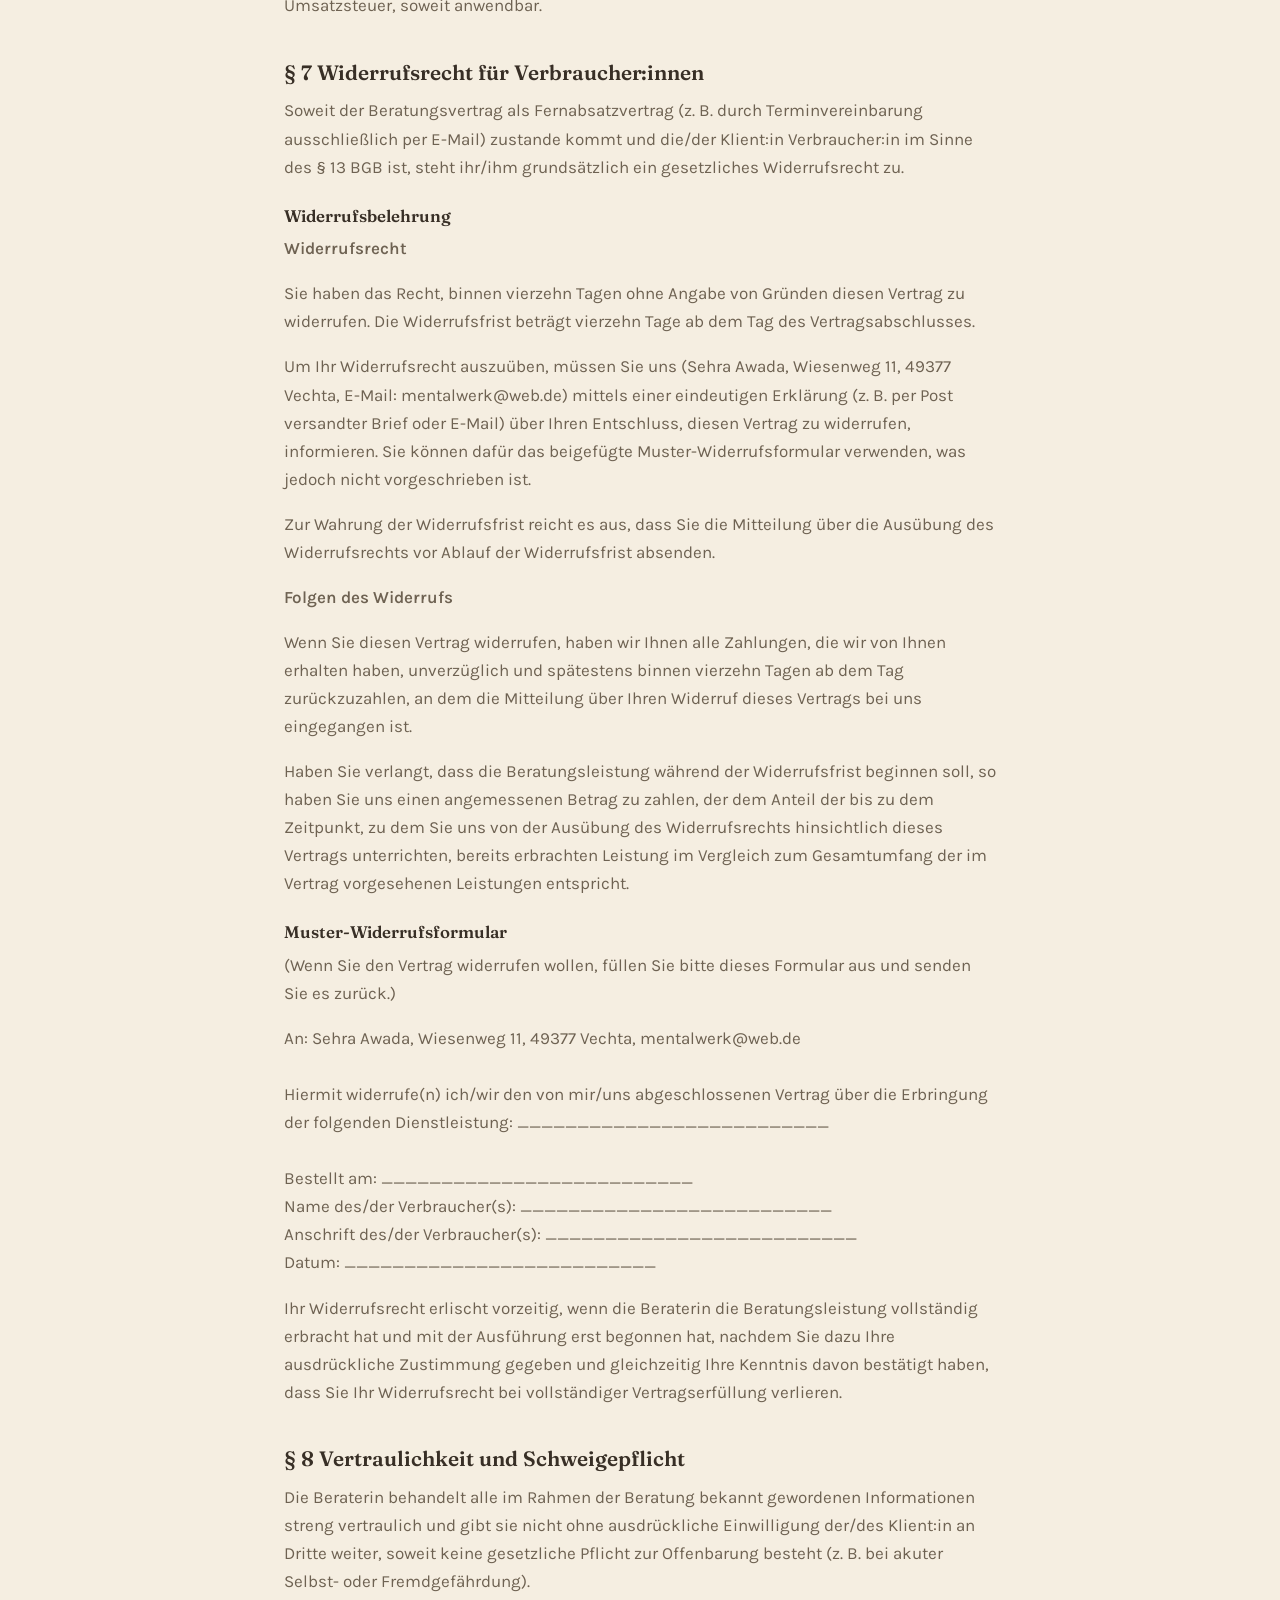
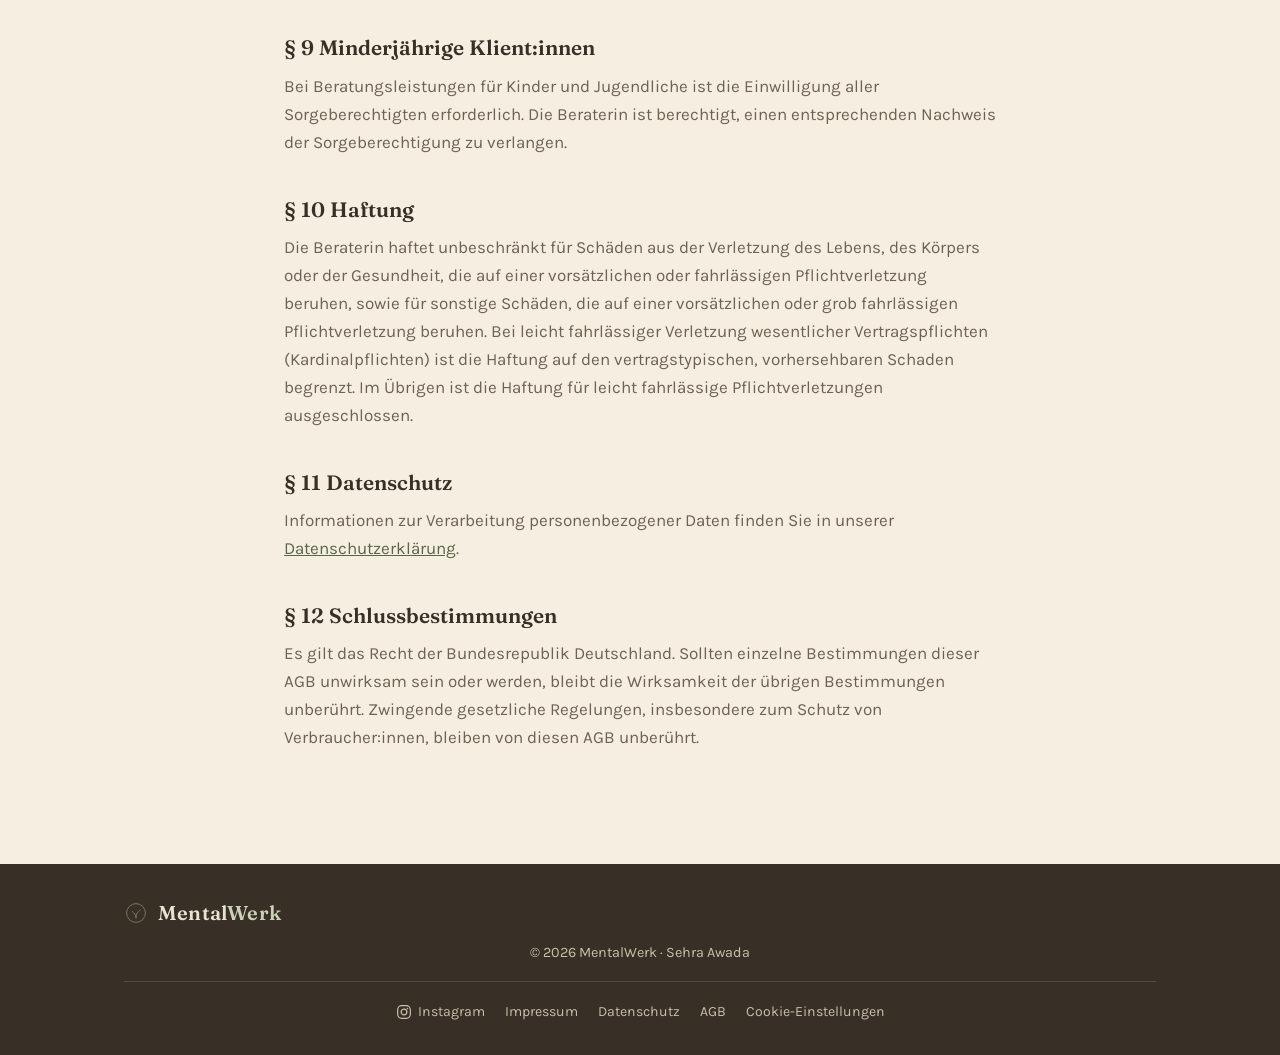
==== commit 5c9b608e: "Fix privacy policy hosting disclosure, clean up live placeholders Datenschutz: name GitHub Pages as " ====
--- a/agb.html
+++ b/agb.html
@@ -62,9 +62,6 @@
   <h2>§ 7 Widerrufsrecht für Verbraucher:innen</h2>
   <p>
     Soweit der Beratungsvertrag als Fernabsatzvertrag (z. B. durch Terminvereinbarung ausschließlich per E-Mail) zustande kommt und die/der Klient:in Verbraucher:in im Sinne des § 13 BGB ist, steht ihr/ihm grundsätzlich ein gesetzliches Widerrufsrecht zu.
-  </p>
-  <p class="placeholder">
-    [Rechtlich zu prüfen: Ob und in welchem Umfang die Ausnahme für Gesundheitsdienstleistungen (§ 312 Abs. 2 Nr. 1 BGB) auf ein nicht-heilkundliches Coaching-/Beratungsangebot Anwendung findet. Bis zur anwaltlichen Klärung wird nachfolgend vorsorglich eine vollständige Widerrufsbelehrung aufgenommen.]
   </p>
 
   <h3>Widerrufsbelehrung</h3>
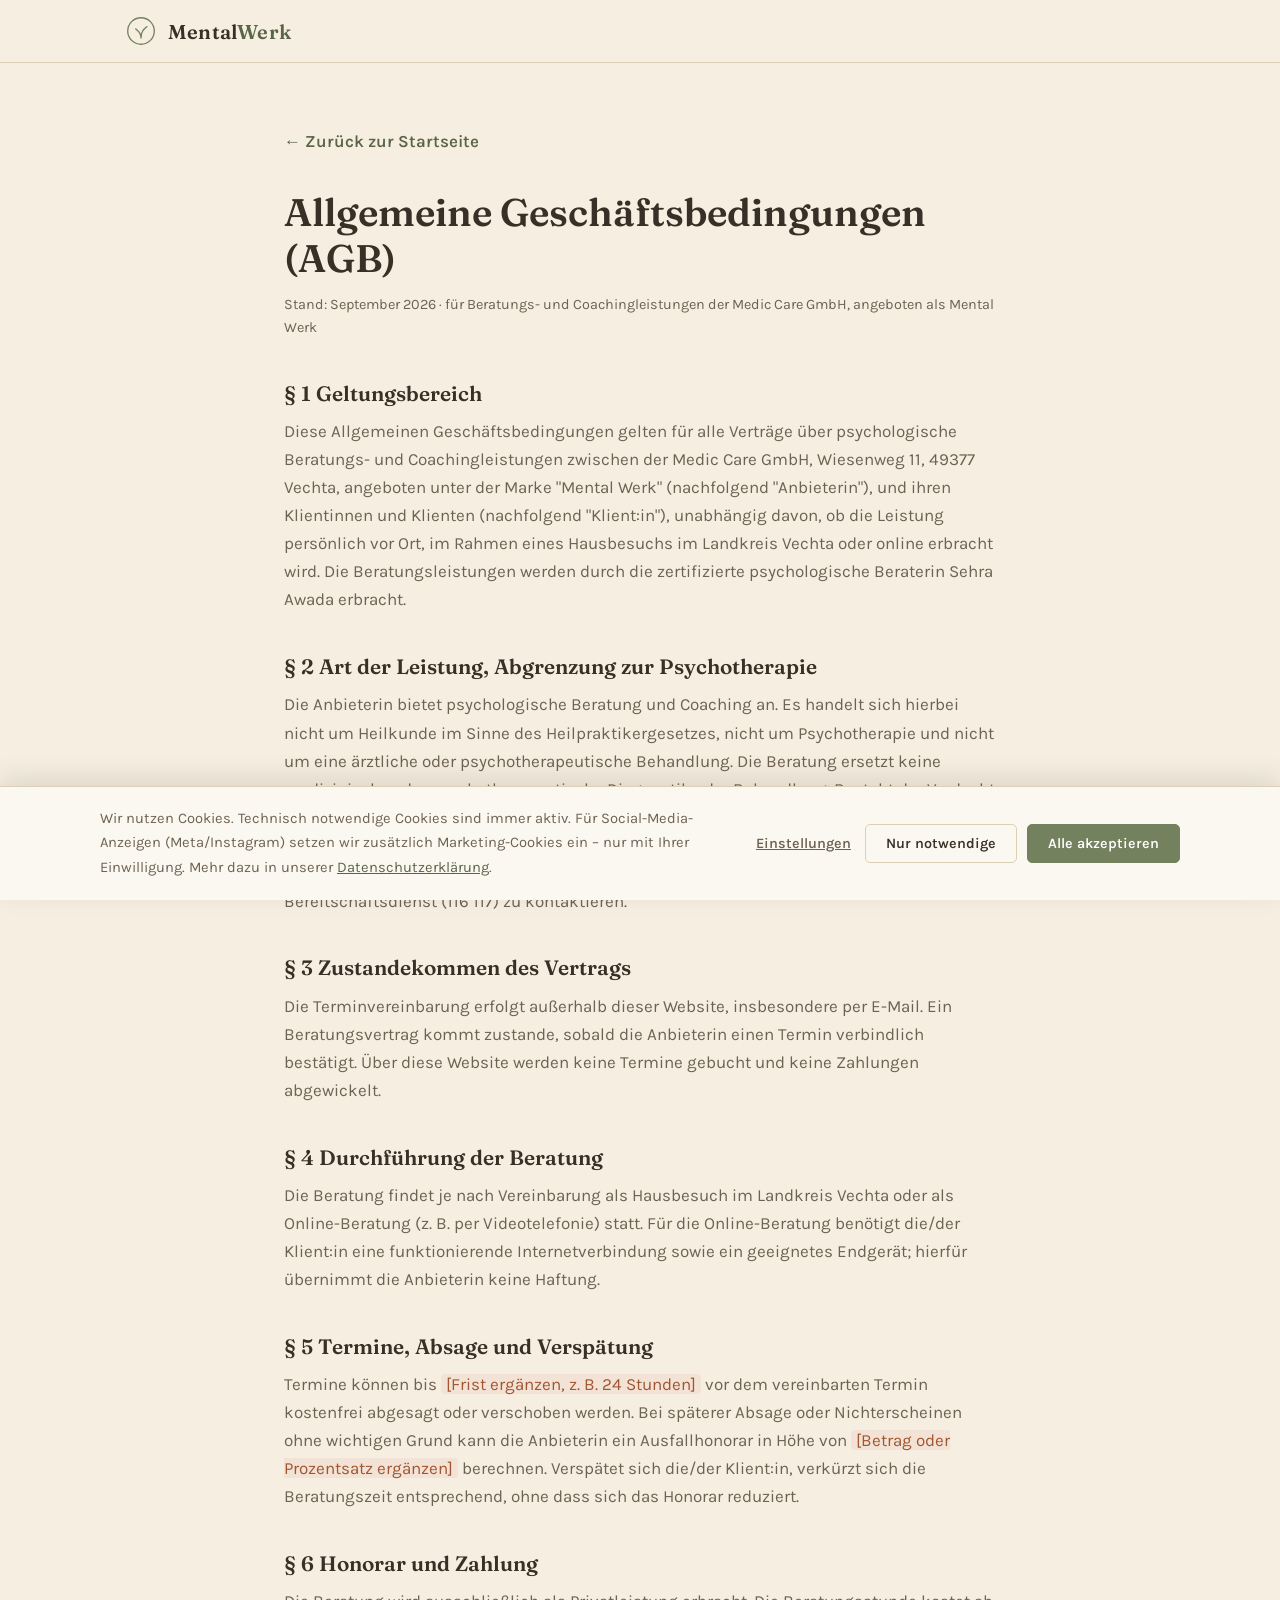
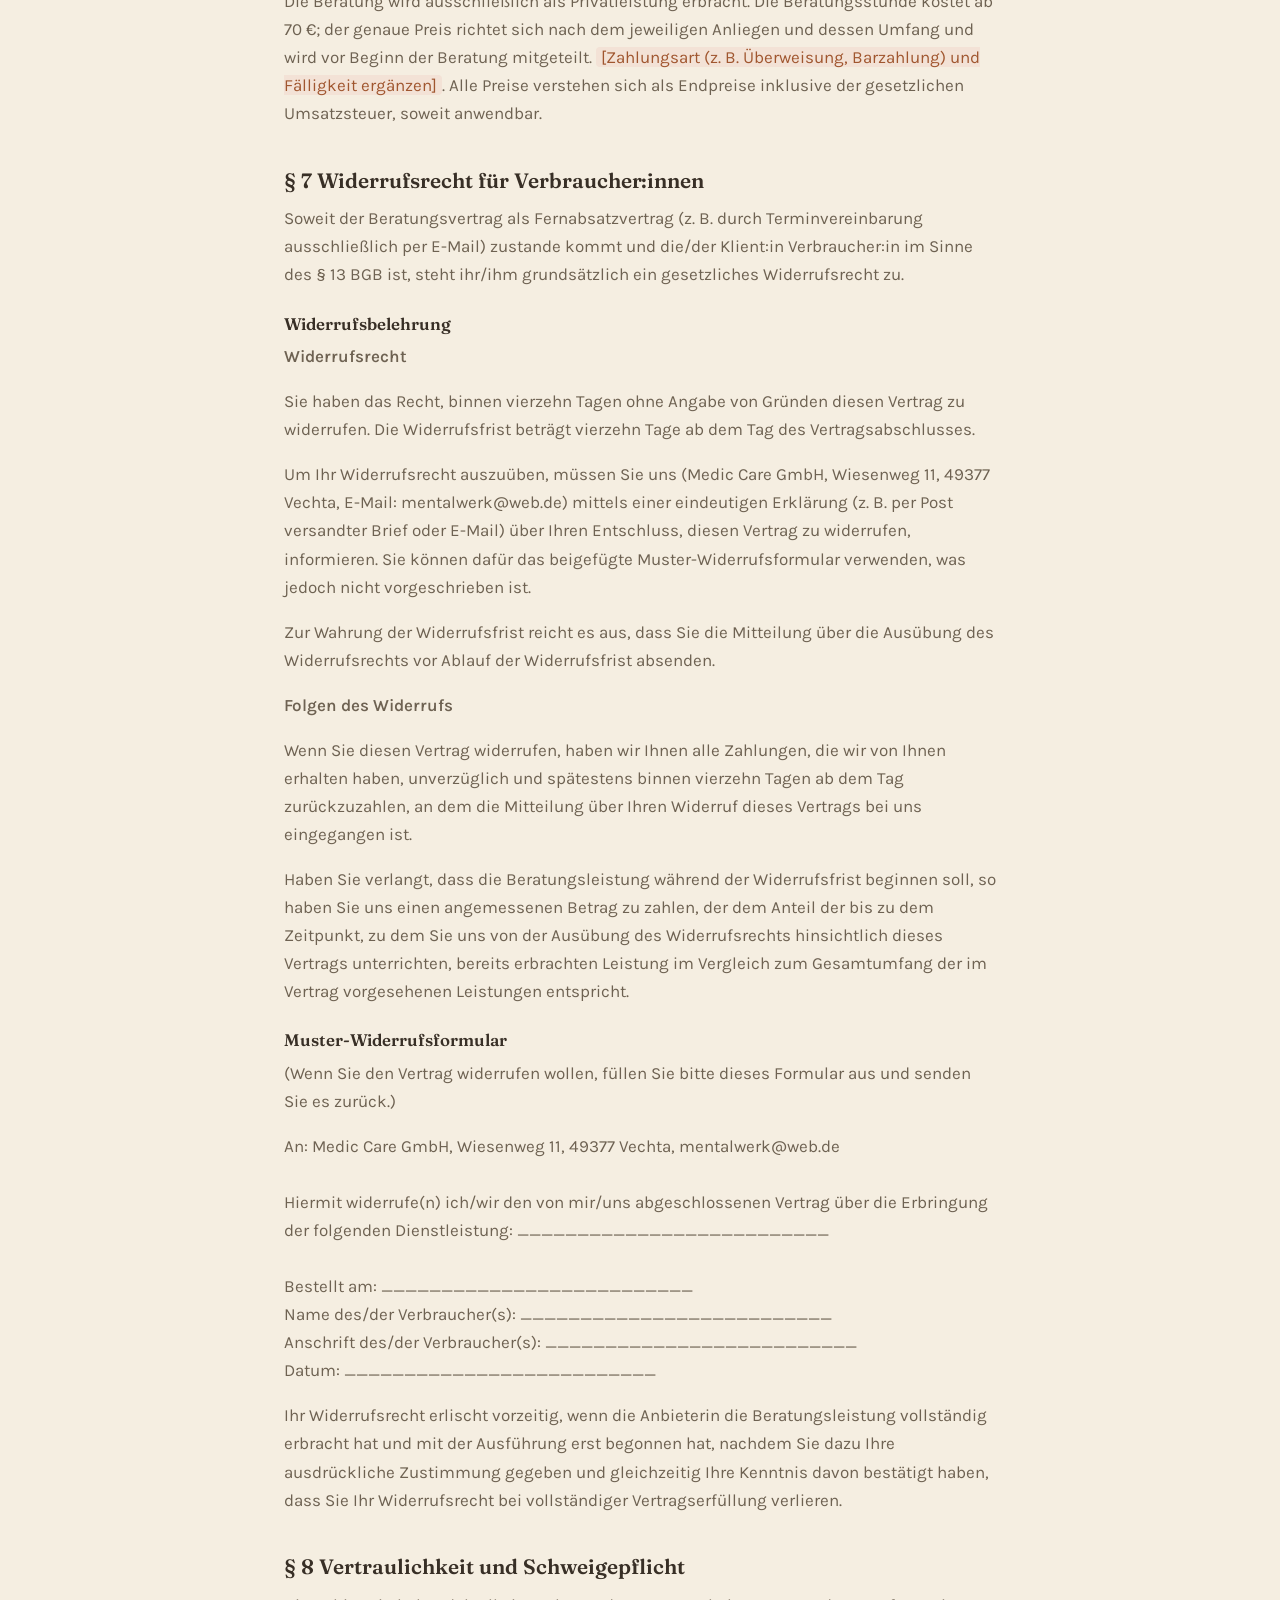
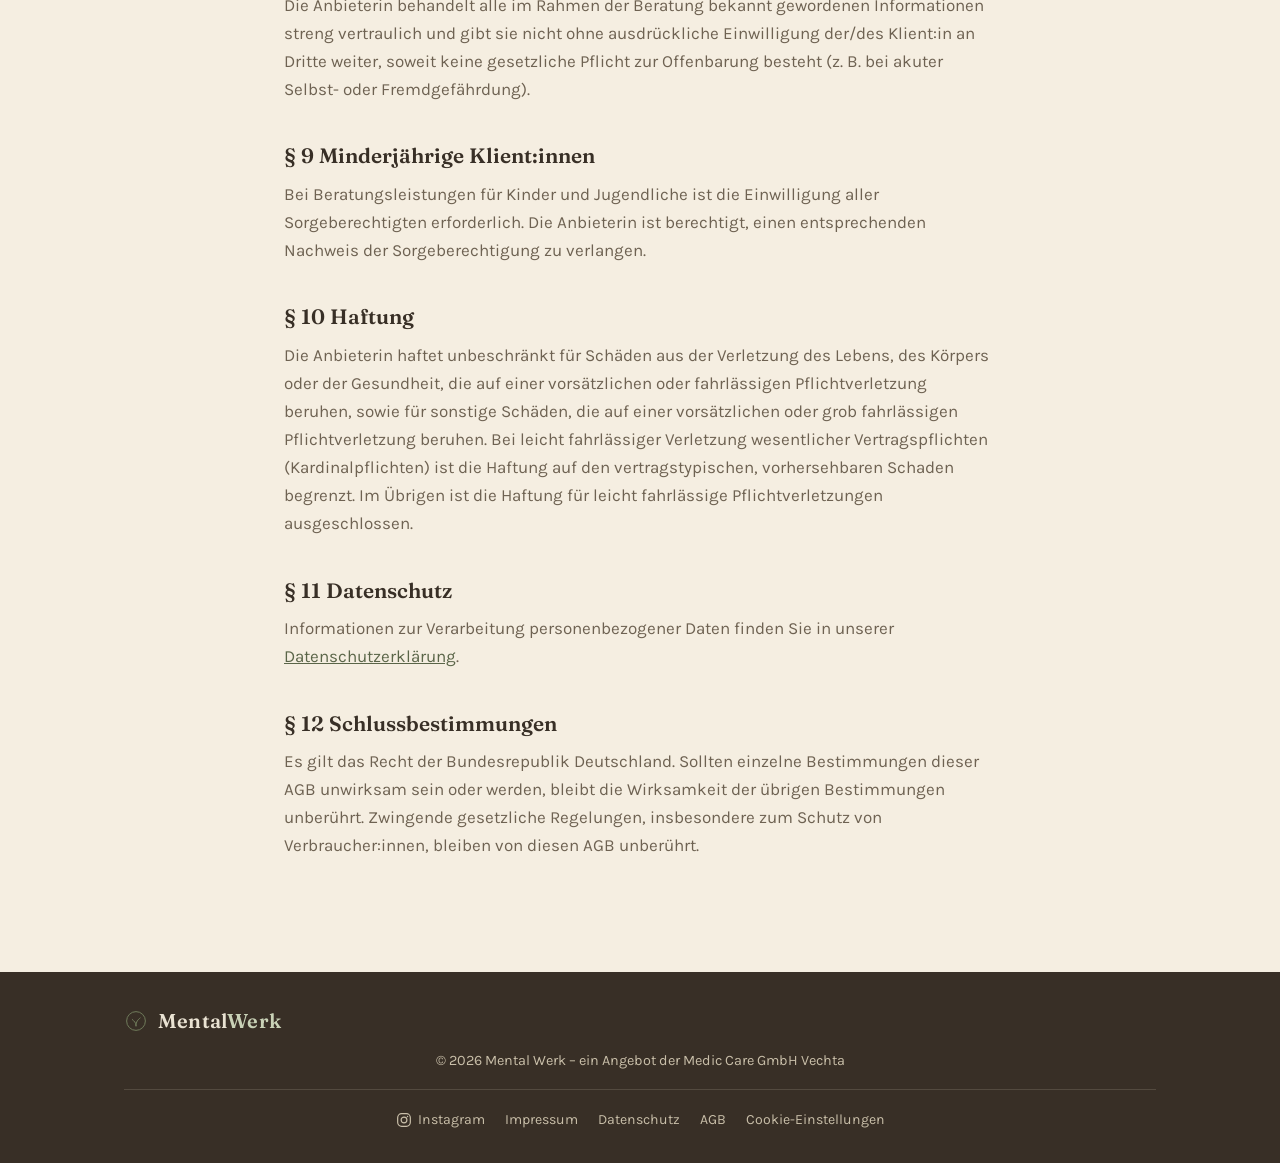
==== commit 6ee6a7b5: "Restructure legal entity: Mental Werk as offering of Medic Care GmbH Impressum, Datenschutzerklärung" ====
--- a/agb.html
+++ b/agb.html
@@ -27,31 +27,31 @@
   <a class="back-home" href="index.html">&larr; Zurück zur Startseite</a>
 
   <h1>Allgemeine Geschäftsbedingungen (AGB)</h1>
-  <p class="legal-updated">Stand: August 2026 &middot; für Beratungs- und Coachingleistungen von Sehra Awada, MentalWerk</p>
+  <p class="legal-updated">Stand: September 2026 &middot; für Beratungs- und Coachingleistungen der Medic Care GmbH, angeboten als Mental Werk</p>
 
   <h2>§ 1 Geltungsbereich</h2>
   <p>
-    Diese Allgemeinen Geschäftsbedingungen gelten für alle Verträge über psychologische Beratungs- und Coachingleistungen zwischen Sehra Awada (nachfolgend "Beraterin") und ihren Klientinnen und Klienten (nachfolgend "Klient:in"), unabhängig davon, ob die Leistung persönlich vor Ort, im Rahmen eines Hausbesuchs im Landkreis Vechta oder online erbracht wird.
+    Diese Allgemeinen Geschäftsbedingungen gelten für alle Verträge über psychologische Beratungs- und Coachingleistungen zwischen der Medic Care GmbH, Wiesenweg 11, 49377 Vechta, angeboten unter der Marke "Mental Werk" (nachfolgend "Anbieterin"), und ihren Klientinnen und Klienten (nachfolgend "Klient:in"), unabhängig davon, ob die Leistung persönlich vor Ort, im Rahmen eines Hausbesuchs im Landkreis Vechta oder online erbracht wird. Die Beratungsleistungen werden durch die zertifizierte psychologische Beraterin Sehra Awada erbracht.
   </p>
 
   <h2>§ 2 Art der Leistung, Abgrenzung zur Psychotherapie</h2>
   <p>
-    Die Beraterin bietet psychologische Beratung und Coaching an. Es handelt sich hierbei nicht um Heilkunde im Sinne des Heilpraktikergesetzes, nicht um Psychotherapie und nicht um eine ärztliche oder psychotherapeutische Behandlung. Die Beratung ersetzt keine medizinische oder psychotherapeutische Diagnostik oder Behandlung. Besteht der Verdacht auf eine behandlungsbedürftige psychische oder körperliche Erkrankung oder eine akute Krise, wird der/dem Klient:in empfohlen, ärztliche oder psychotherapeutische Hilfe in Anspruch zu nehmen; in akuten Krisen ist der Notruf (112) bzw. der ärztliche Bereitschaftsdienst (116 117) zu kontaktieren.
+    Die Anbieterin bietet psychologische Beratung und Coaching an. Es handelt sich hierbei nicht um Heilkunde im Sinne des Heilpraktikergesetzes, nicht um Psychotherapie und nicht um eine ärztliche oder psychotherapeutische Behandlung. Die Beratung ersetzt keine medizinische oder psychotherapeutische Diagnostik oder Behandlung. Besteht der Verdacht auf eine behandlungsbedürftige psychische oder körperliche Erkrankung oder eine akute Krise, wird der/dem Klient:in empfohlen, ärztliche oder psychotherapeutische Hilfe in Anspruch zu nehmen; in akuten Krisen ist der Notruf (112) bzw. der ärztliche Bereitschaftsdienst (116 117) zu kontaktieren.
   </p>
 
   <h2>§ 3 Zustandekommen des Vertrags</h2>
   <p>
-    Die Terminvereinbarung erfolgt außerhalb dieser Website, insbesondere per E-Mail. Ein Beratungsvertrag kommt zustande, sobald die Beraterin einen Termin verbindlich bestätigt. Über diese Website werden keine Termine gebucht und keine Zahlungen abgewickelt.
+    Die Terminvereinbarung erfolgt außerhalb dieser Website, insbesondere per E-Mail. Ein Beratungsvertrag kommt zustande, sobald die Anbieterin einen Termin verbindlich bestätigt. Über diese Website werden keine Termine gebucht und keine Zahlungen abgewickelt.
   </p>
 
   <h2>§ 4 Durchführung der Beratung</h2>
   <p>
-    Die Beratung findet je nach Vereinbarung als Hausbesuch im Landkreis Vechta oder als Online-Beratung (z. B. per Videotelefonie) statt. Für die Online-Beratung benötigt die/der Klient:in eine funktionierende Internetverbindung sowie ein geeignetes Endgerät; hierfür übernimmt die Beraterin keine Haftung.
+    Die Beratung findet je nach Vereinbarung als Hausbesuch im Landkreis Vechta oder als Online-Beratung (z. B. per Videotelefonie) statt. Für die Online-Beratung benötigt die/der Klient:in eine funktionierende Internetverbindung sowie ein geeignetes Endgerät; hierfür übernimmt die Anbieterin keine Haftung.
   </p>
 
   <h2>§ 5 Termine, Absage und Verspätung</h2>
   <p>
-    Termine können bis <span class="placeholder">[Frist ergänzen, z. B. 24 Stunden]</span> vor dem vereinbarten Termin kostenfrei abgesagt oder verschoben werden. Bei späterer Absage oder Nichterscheinen ohne wichtigen Grund kann die Beraterin ein Ausfallhonorar in Höhe von <span class="placeholder">[Betrag oder Prozentsatz ergänzen]</span> berechnen. Verspätet sich die/der Klient:in, verkürzt sich die Beratungszeit entsprechend, ohne dass sich das Honorar reduziert.
+    Termine können bis <span class="placeholder">[Frist ergänzen, z. B. 24 Stunden]</span> vor dem vereinbarten Termin kostenfrei abgesagt oder verschoben werden. Bei späterer Absage oder Nichterscheinen ohne wichtigen Grund kann die Anbieterin ein Ausfallhonorar in Höhe von <span class="placeholder">[Betrag oder Prozentsatz ergänzen]</span> berechnen. Verspätet sich die/der Klient:in, verkürzt sich die Beratungszeit entsprechend, ohne dass sich das Honorar reduziert.
   </p>
 
   <h2>§ 6 Honorar und Zahlung</h2>
@@ -70,7 +70,7 @@
     Sie haben das Recht, binnen vierzehn Tagen ohne Angabe von Gründen diesen Vertrag zu widerrufen. Die Widerrufsfrist beträgt vierzehn Tage ab dem Tag des Vertragsabschlusses.
   </p>
   <p>
-    Um Ihr Widerrufsrecht auszuüben, müssen Sie uns (Sehra Awada, Wiesenweg 11, 49377 Vechta, E-Mail: mentalwerk@web.de) mittels einer eindeutigen Erklärung (z. B. per Post versandter Brief oder E-Mail) über Ihren Entschluss, diesen Vertrag zu widerrufen, informieren. Sie können dafür das beigefügte Muster-Widerrufsformular verwenden, was jedoch nicht vorgeschrieben ist.
+    Um Ihr Widerrufsrecht auszuüben, müssen Sie uns (Medic Care GmbH, Wiesenweg 11, 49377 Vechta, E-Mail: mentalwerk@web.de) mittels einer eindeutigen Erklärung (z. B. per Post versandter Brief oder E-Mail) über Ihren Entschluss, diesen Vertrag zu widerrufen, informieren. Sie können dafür das beigefügte Muster-Widerrufsformular verwenden, was jedoch nicht vorgeschrieben ist.
   </p>
   <p>
     Zur Wahrung der Widerrufsfrist reicht es aus, dass Sie die Mitteilung über die Ausübung des Widerrufsrechts vor Ablauf der Widerrufsfrist absenden.
@@ -86,7 +86,7 @@
   <h3>Muster-Widerrufsformular</h3>
   <p>(Wenn Sie den Vertrag widerrufen wollen, füllen Sie bitte dieses Formular aus und senden Sie es zurück.)</p>
   <p>
-    An: Sehra Awada, Wiesenweg 11, 49377 Vechta, mentalwerk@web.de<br><br>
+    An: Medic Care GmbH, Wiesenweg 11, 49377 Vechta, mentalwerk@web.de<br><br>
     Hiermit widerrufe(n) ich/wir den von mir/uns abgeschlossenen Vertrag über die Erbringung der folgenden Dienstleistung: __________________________<br><br>
     Bestellt am: __________________________<br>
     Name des/der Verbraucher(s): __________________________<br>
@@ -94,22 +94,22 @@
     Datum: __________________________
   </p>
   <p>
-    Ihr Widerrufsrecht erlischt vorzeitig, wenn die Beraterin die Beratungsleistung vollständig erbracht hat und mit der Ausführung erst begonnen hat, nachdem Sie dazu Ihre ausdrückliche Zustimmung gegeben und gleichzeitig Ihre Kenntnis davon bestätigt haben, dass Sie Ihr Widerrufsrecht bei vollständiger Vertragserfüllung verlieren.
+    Ihr Widerrufsrecht erlischt vorzeitig, wenn die Anbieterin die Beratungsleistung vollständig erbracht hat und mit der Ausführung erst begonnen hat, nachdem Sie dazu Ihre ausdrückliche Zustimmung gegeben und gleichzeitig Ihre Kenntnis davon bestätigt haben, dass Sie Ihr Widerrufsrecht bei vollständiger Vertragserfüllung verlieren.
   </p>
 
   <h2>§ 8 Vertraulichkeit und Schweigepflicht</h2>
   <p>
-    Die Beraterin behandelt alle im Rahmen der Beratung bekannt gewordenen Informationen streng vertraulich und gibt sie nicht ohne ausdrückliche Einwilligung der/des Klient:in an Dritte weiter, soweit keine gesetzliche Pflicht zur Offenbarung besteht (z. B. bei akuter Selbst- oder Fremdgefährdung).
+    Die Anbieterin behandelt alle im Rahmen der Beratung bekannt gewordenen Informationen streng vertraulich und gibt sie nicht ohne ausdrückliche Einwilligung der/des Klient:in an Dritte weiter, soweit keine gesetzliche Pflicht zur Offenbarung besteht (z. B. bei akuter Selbst- oder Fremdgefährdung).
   </p>
 
   <h2>§ 9 Minderjährige Klient:innen</h2>
   <p>
-    Bei Beratungsleistungen für Kinder und Jugendliche ist die Einwilligung aller Sorgeberechtigten erforderlich. Die Beraterin ist berechtigt, einen entsprechenden Nachweis der Sorgeberechtigung zu verlangen.
+    Bei Beratungsleistungen für Kinder und Jugendliche ist die Einwilligung aller Sorgeberechtigten erforderlich. Die Anbieterin ist berechtigt, einen entsprechenden Nachweis der Sorgeberechtigung zu verlangen.
   </p>
 
   <h2>§ 10 Haftung</h2>
   <p>
-    Die Beraterin haftet unbeschränkt für Schäden aus der Verletzung des Lebens, des Körpers oder der Gesundheit, die auf einer vorsätzlichen oder fahrlässigen Pflichtverletzung beruhen, sowie für sonstige Schäden, die auf einer vorsätzlichen oder grob fahrlässigen Pflichtverletzung beruhen. Bei leicht fahrlässiger Verletzung wesentlicher Vertragspflichten (Kardinalpflichten) ist die Haftung auf den vertragstypischen, vorhersehbaren Schaden begrenzt. Im Übrigen ist die Haftung für leicht fahrlässige Pflichtverletzungen ausgeschlossen.
+    Die Anbieterin haftet unbeschränkt für Schäden aus der Verletzung des Lebens, des Körpers oder der Gesundheit, die auf einer vorsätzlichen oder fahrlässigen Pflichtverletzung beruhen, sowie für sonstige Schäden, die auf einer vorsätzlichen oder grob fahrlässigen Pflichtverletzung beruhen. Bei leicht fahrlässiger Verletzung wesentlicher Vertragspflichten (Kardinalpflichten) ist die Haftung auf den vertragstypischen, vorhersehbaren Schaden begrenzt. Im Übrigen ist die Haftung für leicht fahrlässige Pflichtverletzungen ausgeschlossen.
   </p>
 
   <h2>§ 11 Datenschutz</h2>
@@ -146,7 +146,7 @@
       <a href="agb.html">AGB</a>
       <button type="button" class="footer-links-btn" id="openCookieSettings">Cookie-Einstellungen</button>
     </nav>
-    <p>&copy; 2026 MentalWerk &middot; Sehra Awada</p>
+    <p>&copy; 2026 Mental Werk &ndash; ein Angebot der Medic Care GmbH Vechta</p>
   </div>
 </footer>
 
